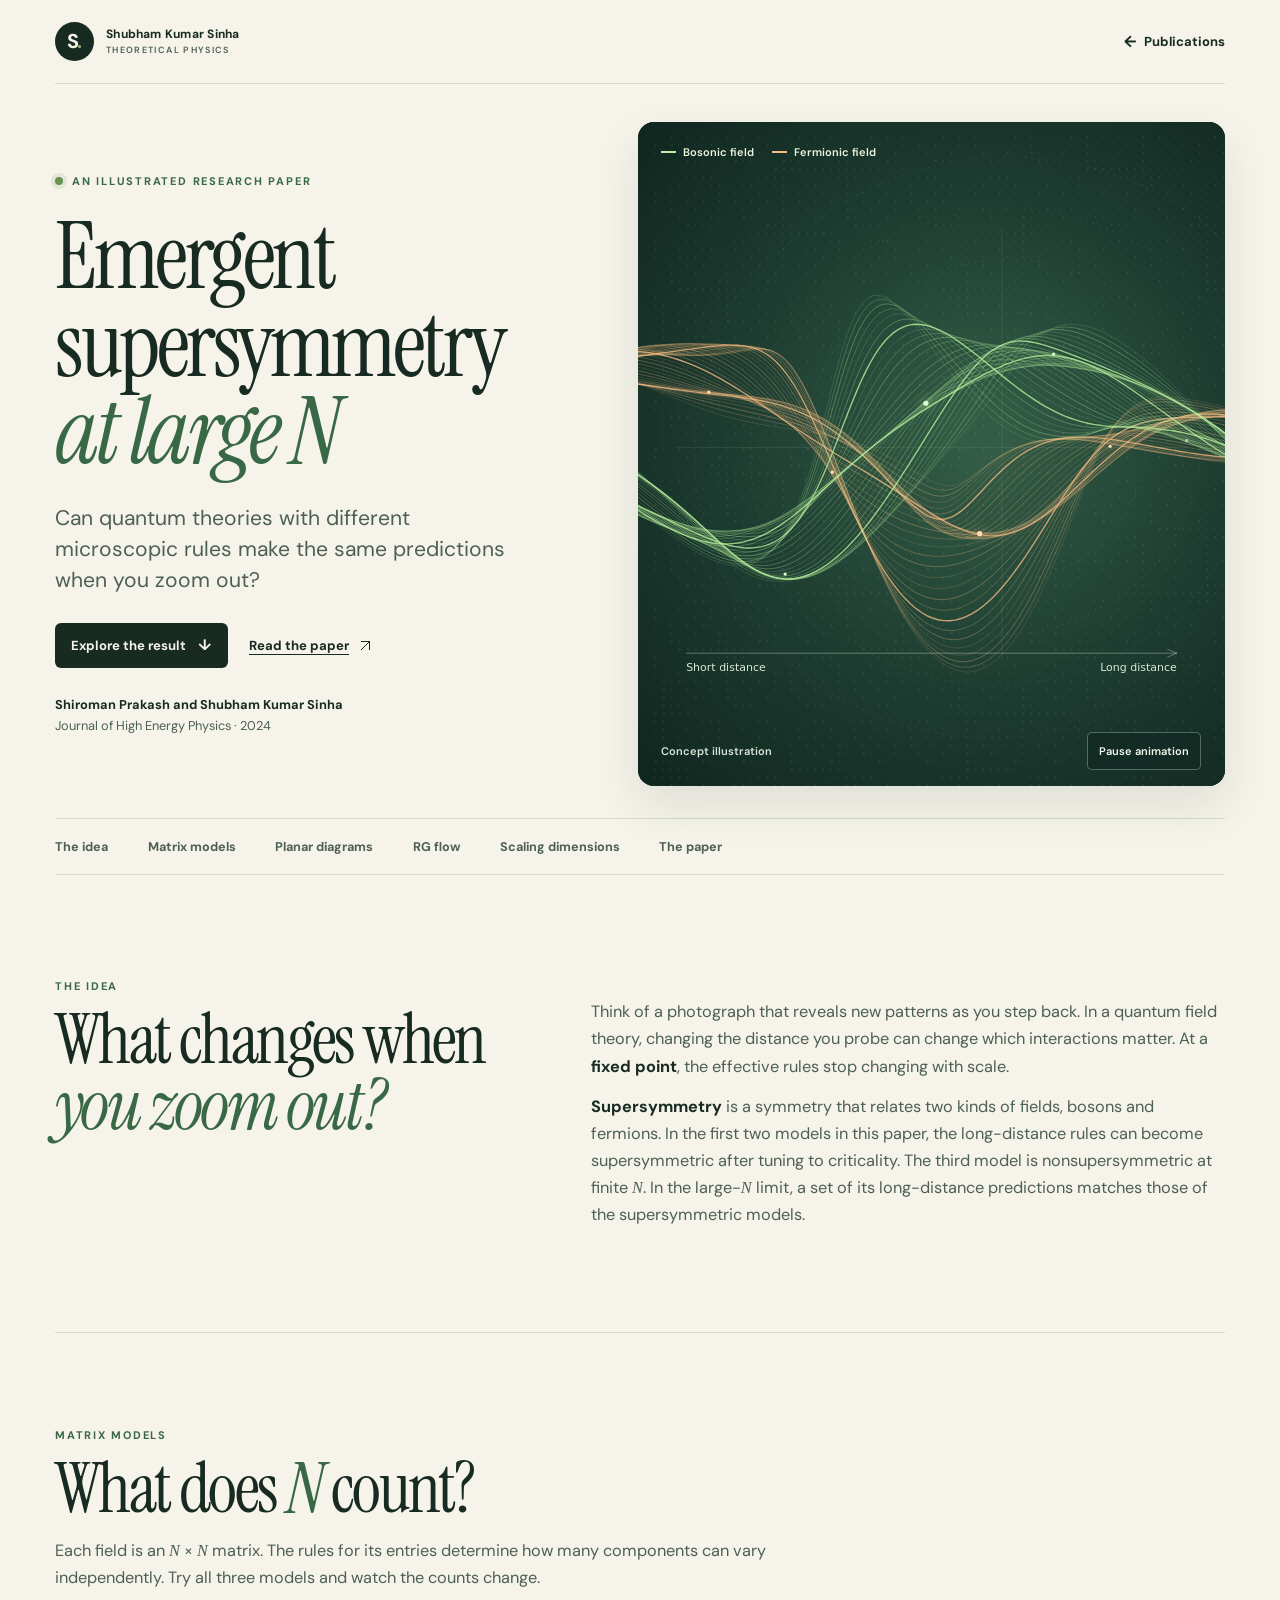
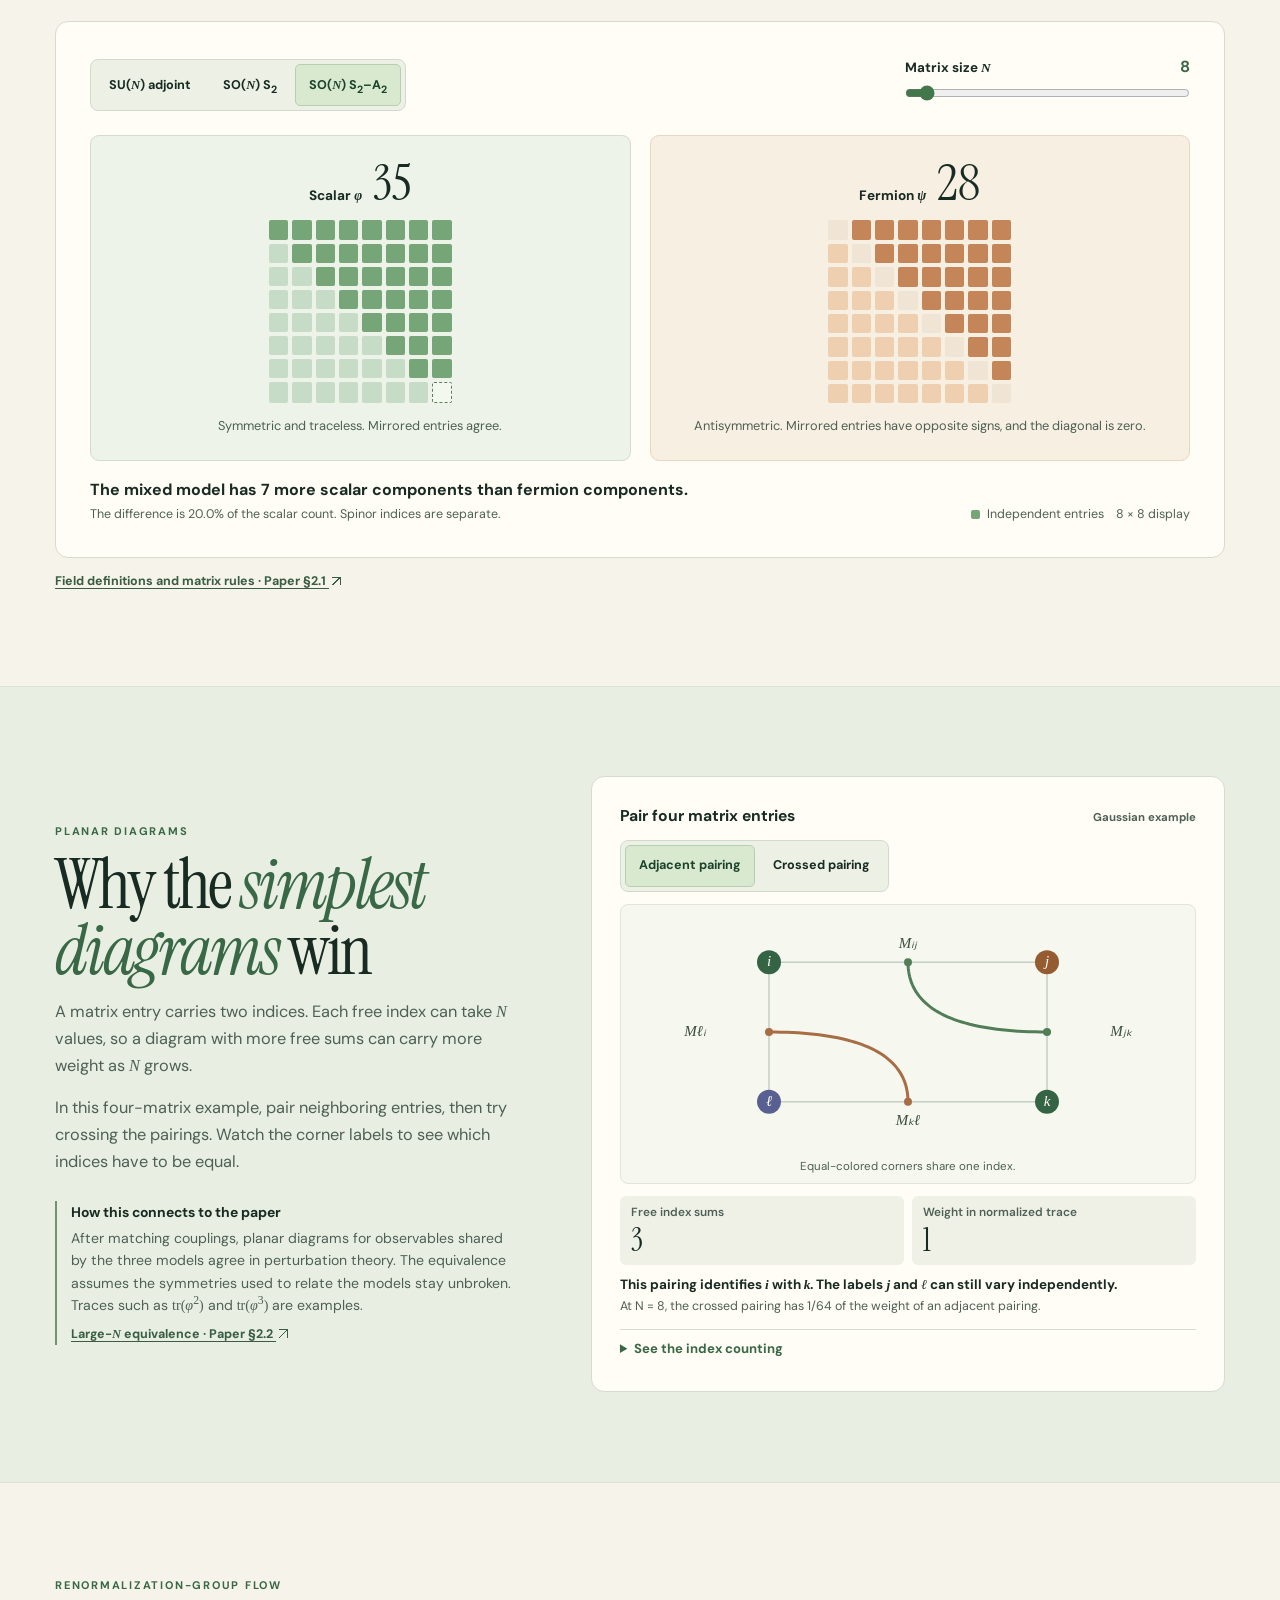
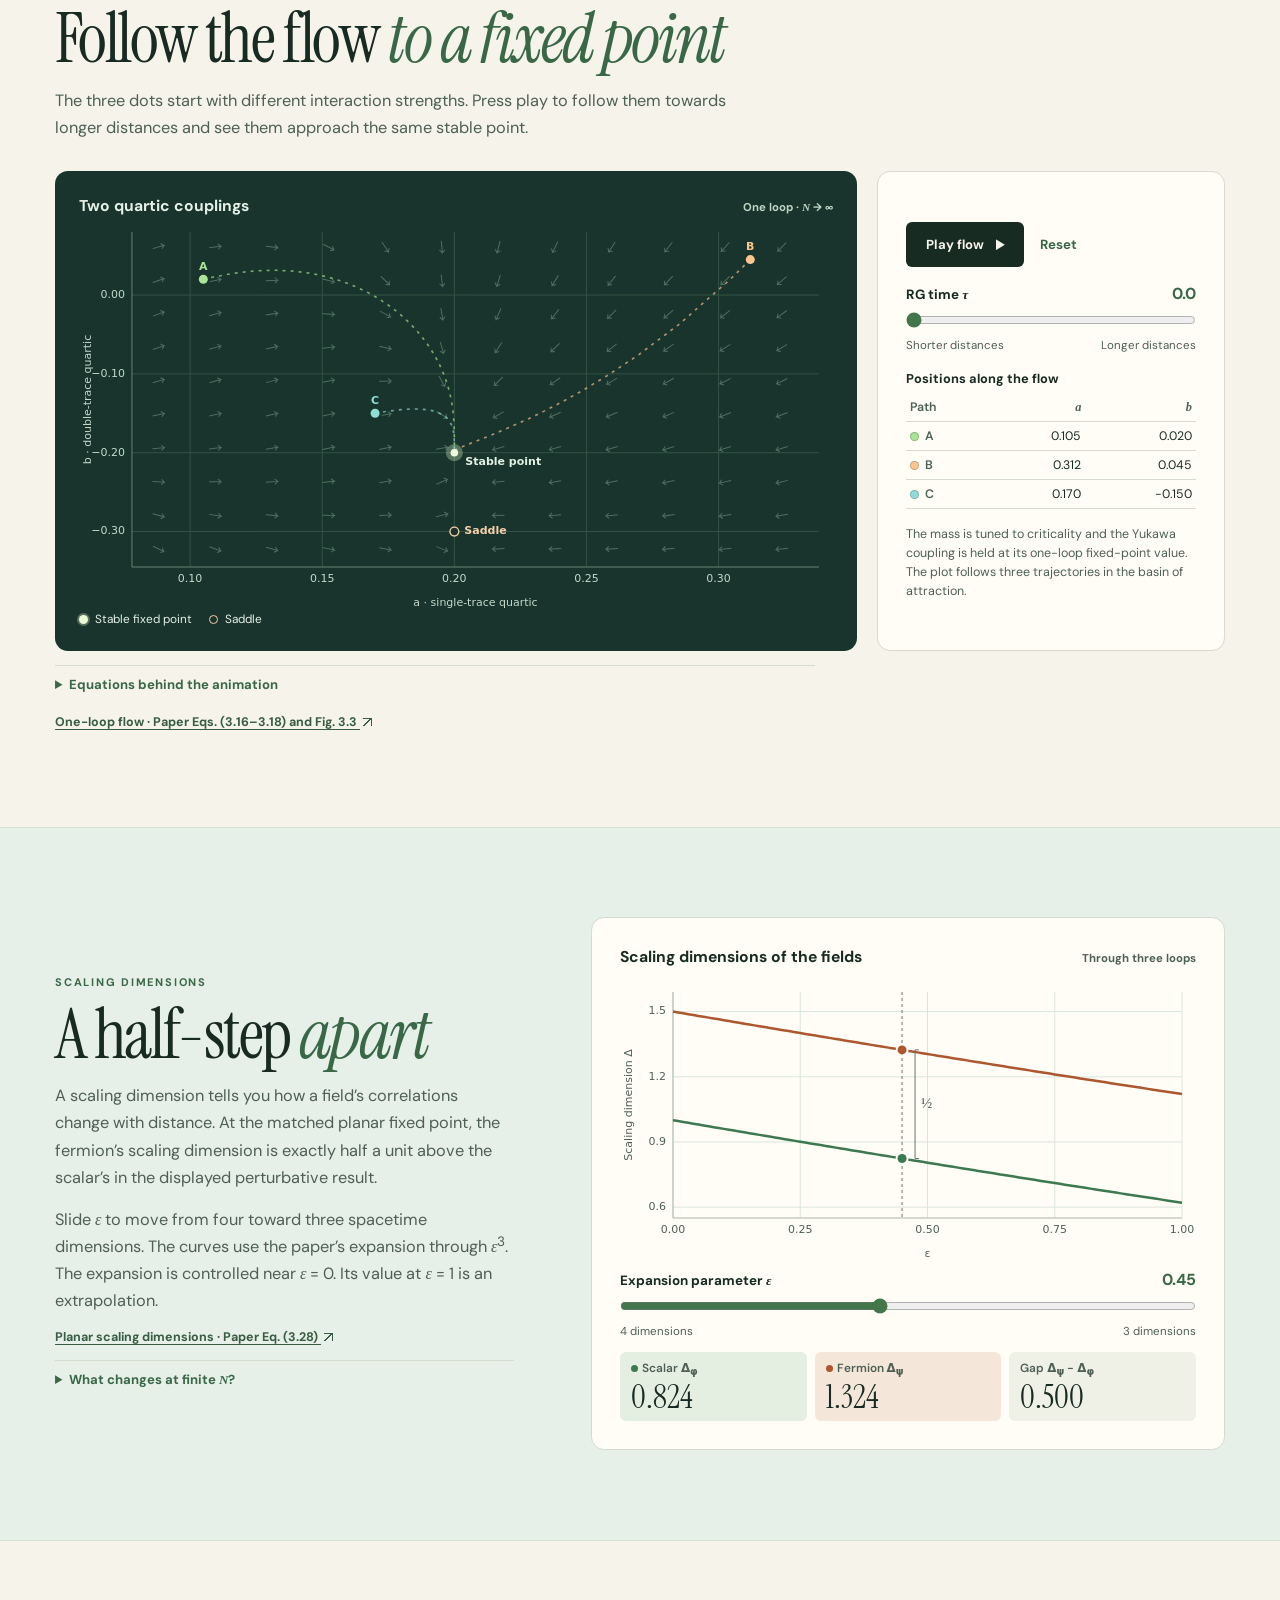
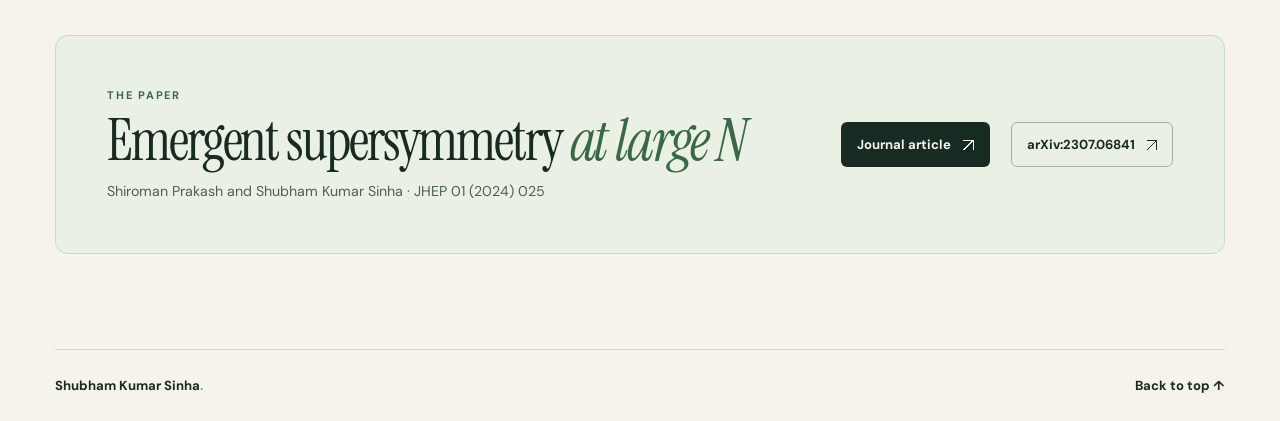
==== publications/emergent-supersymmetry/index.html @ 27de0460 "Add interactive emergent supersymmetry publication page" ====
<!doctype html>
<html lang="en">
<head>
  <meta charset="utf-8">
  <meta name="viewport" content="width=device-width, initial-scale=1">
  <meta name="theme-color" content="#f5f3ea">
  <meta name="description" content="An illustrated guide to Emergent supersymmetry at large N by Shiroman Prakash and Shubham Kumar Sinha. Explore the matrix models, follow their renormalization-group flow, and see which predictions agree.">
  <meta property="og:type" content="article">
  <meta property="og:title" content="Emergent supersymmetry at large N">
  <meta property="og:description" content="An interactive tour of a quantum field theory result. Build the matrices, follow the flow, and see what changes when N grows.">
  <meta property="og:url" content="https://shubham-kumar-sinha.github.io/publications/emergent-supersymmetry/">
  <link rel="canonical" href="https://shubham-kumar-sinha.github.io/publications/emergent-supersymmetry/">
  <link rel="icon" type="image/svg+xml" href="../../favicon.svg">
  <link rel="preconnect" href="https://fonts.googleapis.com">
  <link rel="preconnect" href="https://fonts.gstatic.com" crossorigin>
  <link rel="stylesheet" href="https://fonts.googleapis.com/css2?family=DM+Sans:wght@400;500;600;700&family=Instrument+Serif:ital@0;1&display=swap">
  <link rel="stylesheet" href="explainer.css">
  <script src="illustrations.js" defer></script>
  <script src="explorer.js" defer></script>
  <title>Emergent supersymmetry at large N | Shubham Kumar Sinha</title>
</head>
<body>
  <a class="skip-link" href="#main">Skip to content</a>

  <header class="site-header wrap" id="top">
    <a class="brand" href="../../">
      <span class="brand-mark" aria-hidden="true">S<span>.</span></span>
      <span>Shubham Kumar Sinha <small>Theoretical physics</small></span>
    </a>
    <a class="back-link" href="../../#publications"><span aria-hidden="true">←</span> Publications</a>
  </header>

  <main id="main">
    <section class="hero wrap" aria-labelledby="page-title">
      <div class="hero-copy">
        <p class="eyebrow"><span class="eyebrow-dot" aria-hidden="true"></span> An illustrated research paper</p>
        <h1 id="page-title">Emergent<br class="hero-break"> supersymmetry<br class="hero-break"> <em>at large <var>N</var></em></h1>
        <p class="hero-question">Can quantum theories with different microscopic rules make the same predictions when you zoom out?</p>
        <div class="hero-actions">
          <a class="button button-primary" href="#idea">Explore the result <span aria-hidden="true">↓</span></a>
          <a class="text-link" href="https://doi.org/10.1007/JHEP01(2024)025">Read the paper <span class="external-icon" aria-hidden="true"></span></a>
        </div>
        <div class="byline">
          <span>Shiroman Prakash and Shubham Kumar Sinha</span>
          <span>Journal of High Energy Physics · 2024</span>
        </div>
      </div>
      <figure class="cover">
        <canvas id="cover-art" aria-hidden="true"></canvas>
        <figcaption class="cover-caption">
          <span><i class="cover-swatch cover-swatch-mint" aria-hidden="true"></i> Bosonic field</span>
          <span><i class="cover-swatch cover-swatch-gold" aria-hidden="true"></i> Fermionic field</span>
        </figcaption>
        <div class="cover-footer">
          <span>Concept illustration</span>
          <button type="button" id="cover-toggle" class="motion-button requires-js">Pause animation</button>
        </div>
      </figure>
    </section>

    <noscript><p class="wrap small">Enable JavaScript to use the animations and interactive plots.</p></noscript>

    <nav class="chapter-nav wrap" aria-label="On this page">
      <a href="#idea">The idea</a>
      <a href="#models">Matrix models</a>
      <a href="#planar">Planar diagrams</a>
      <a href="#flow">RG flow</a>
      <a href="#dimensions">Scaling dimensions</a>
      <a href="#paper">The paper</a>
    </nav>

    <section class="wrap idea" id="idea" aria-labelledby="idea-title">
      <div>
        <p class="eyebrow">The idea</p>
        <h2 id="idea-title">What changes when <em>you zoom out?</em></h2>
      </div>
      <div class="idea-copy">
        <p>Think of a photograph that reveals new patterns as you step back. In a quantum field theory, changing the distance you probe can change which interactions matter. At a <strong>fixed point</strong>, the effective rules stop changing with scale.</p>
        <p><strong>Supersymmetry</strong> is a symmetry that relates two kinds of fields, bosons and fermions. In the first two models in this paper, the long-distance rules can become supersymmetric after tuning to criticality. The third model is nonsupersymmetric at finite <var>N</var>. In the large-<var>N</var> limit, a set of its long-distance predictions matches those of the supersymmetric models.</p>
      </div>
    </section>

    <section class="wrap section" id="models" aria-labelledby="models-title">
      <header class="section-intro">
        <p class="eyebrow">Matrix models</p>
        <h2 id="models-title">What does <em><var>N</var></em> count?</h2>
        <p>Each field is an <var>N</var> × <var>N</var> matrix. The rules for its entries determine how many components can vary independently. Try all three models and watch the counts change.</p>
      </header>

      <div class="matrix-lab panel">
        <div class="matrix-controls">
          <div class="segmented requires-js" role="group" aria-label="Choose a matrix model">
            <button type="button" data-model="unitary" aria-pressed="false">SU(<var>N</var>) adjoint</button>
            <button type="button" data-model="symmetric" aria-pressed="false">SO(<var>N</var>) S<sub>2</sub></button>
            <button type="button" data-model="mixed" aria-pressed="true">SO(<var>N</var>) S<sub>2</sub>–A<sub>2</sub></button>
          </div>
          <div class="slider-box matrix-slider requires-js">
            <div class="slider-label"><label for="matrix-size">Matrix size <var>N</var></label><output id="size-value" for="matrix-size">8</output></div>
            <input type="range" id="matrix-size" min="3" max="100" value="8">
          </div>
        </div>

        <div class="matrix-pair">
          <article class="matrix-card scalar-card">
            <div class="matrix-heading"><h3>Scalar <var>φ</var></h3><span id="scalar-count" class="matrix-number">35</span></div>
            <div class="matrix-grid" id="scalar-matrix" aria-hidden="true"></div>
            <p id="scalar-rule">Symmetric and traceless. Mirrored entries agree.</p>
          </article>
          <article class="matrix-card fermion-card">
            <div class="matrix-heading"><h3>Fermion <var>ψ</var></h3><span id="fermion-count" class="matrix-number">28</span></div>
            <div class="matrix-grid" id="fermion-matrix" aria-hidden="true"></div>
            <p id="fermion-rule">Antisymmetric. Mirrored entries have opposite signs, and the diagonal is zero.</p>
          </article>
        </div>

        <div class="matrix-footer">
          <div>
            <p id="matrix-summary" role="status">The mixed model has 7 more scalar components than fermion components.</p>
            <p id="matrix-detail" class="small">The counts refer to internal field components. Spinor indices are separate.</p>
          </div>
          <p class="matrix-key small requires-js"><i aria-hidden="true"></i> Independent entries <span id="matrix-window">8 × 8 display</span></p>
        </div>
      </div>
      <a class="source-link" href="https://arxiv.org/pdf/2307.06841#page=7">Field definitions and matrix rules · Paper §2.1 <span class="external-icon" aria-hidden="true"></span></a>
    </section>

    <section class="planar-band" id="planar" aria-labelledby="planar-title">
      <div class="wrap planar-inner">
        <div class="planar-copy">
          <p class="eyebrow">Planar diagrams</p>
          <h2 id="planar-title">Why the <em>simplest diagrams</em> win</h2>
          <p>A matrix entry carries two indices. Each free index can take <var>N</var> values, so a diagram with more free sums can carry more weight as <var>N</var> grows.</p>
          <p>In this four-matrix example, pair neighboring entries, then try crossing the pairings. Watch the corner labels to see which indices have to be equal.</p>
          <div class="paper-note">
            <h3>How this connects to the paper</h3>
            <p>After matching couplings, planar diagrams for observables shared by the three models agree in perturbation theory. The equivalence assumes the symmetries used to relate the models stay unbroken. Traces such as <span class="equation">tr(<var>φ</var><sup>2</sup>)</span> and <span class="equation">tr(<var>φ</var><sup>3</sup>)</span> are examples.</p>
            <a class="source-link" href="https://arxiv.org/pdf/2307.06841#page=9">Large-<var>N</var> equivalence · Paper §2.2 <span class="external-icon" aria-hidden="true"></span></a>
          </div>
        </div>

        <div class="pairing-lab panel">
          <div class="lab-title"><h3>Pair four matrix entries</h3><span>Gaussian example</span></div>
          <div class="pair-buttons segmented requires-js" role="group" aria-label="Choose an index pairing">
            <button type="button" data-pair="adjacent" aria-pressed="true">Adjacent pairing</button>
            <button type="button" data-pair="crossed" aria-pressed="false">Crossed pairing</button>
          </div>
          <figure class="pair-figure">
            <canvas id="pair-plot" role="img" aria-label="Adjacent pairing of four matrix entries. The corner indices i and k are identified, leaving three free indices."></canvas>
            <figcaption>Equal-colored corners share one index.</figcaption>
          </figure>
          <div class="pair-readouts">
            <div><span>Free index sums</span><strong id="pair-sums">3</strong></div>
            <div><span>Weight in normalized trace</span><strong id="pair-weight">1</strong></div>
          </div>
          <p id="pair-summary" role="status">This pairing identifies <var>i</var> with <var>k</var>. The labels <var>j</var> and <var>ℓ</var> can still vary independently.</p>
          <p class="small" id="pair-numbers">At <var>N</var> = 8, the crossed pairing has 1/64 of the weight of an adjacent pairing.</p>
          <details class="math-details">
            <summary>See the index counting</summary>
            <p>In this toy Hermitian Gaussian matrix, a contraction gives
              <span class="equation">⟨<var>M</var><sub>ij</sub><var>M</var><sub>kl</sub>⟩ = δ<sub>il</sub>δ<sub>jk</sub>/<var>N</var></span>.
              The two contractions contribute 1/<var>N</var><sup>2</sup> and the normalized trace contributes another 1/<var>N</var>. Three free sums give <var>N</var><sup>3</sup> and one free sum gives <var>N</var>. The two adjacent pairings and one crossed pairing give a total of 2 + 1/<var>N</var><sup>2</sup>.</p>
          </details>
        </div>
      </div>
    </section>

    <section class="wrap section flow-section" id="flow" aria-labelledby="flow-title">
      <header class="section-intro">
        <p class="eyebrow">Renormalization-group flow</p>
        <h2 id="flow-title">Follow the flow <em>to a fixed point</em></h2>
        <p>The three dots start with different interaction strengths. Press play to follow them towards longer distances and see them approach the same stable point.</p>
      </header>

      <div class="flow-lab">
        <figure class="flow-figure">
          <div class="flow-title"><h3>Two quartic couplings</h3><span>One loop · <var>N</var> → ∞</span></div>
          <canvas id="flow-plot" role="img" aria-label="One-loop renormalization-group flow in the two rescaled quartic couplings, with three trajectories approaching the stable fixed point (0.2, −0.2)."></canvas>
          <figcaption><span><i class="fixed-key" aria-hidden="true"></i> Stable fixed point</span><span><i class="saddle-key" aria-hidden="true"></i> Saddle</span></figcaption>
        </figure>

        <div class="flow-controls panel">
          <div class="flow-playback">
            <button class="button button-primary requires-js" id="flow-play" type="button"><span id="flow-play-label">Play flow</span><span class="flow-icon" aria-hidden="true"></span></button>
            <button class="plain-button requires-js" id="flow-reset" type="button">Reset</button>
          </div>
          <div class="slider-box requires-js">
            <div class="slider-label"><label for="flow-time">RG time <var>τ</var></label><output id="time-value" for="flow-time">0.0</output></div>
            <input type="range" id="flow-time" min="0" max="30" step="0.1" value="0">
            <div class="slider-endpoints"><span>Shorter distances</span><span>Longer distances</span></div>
          </div>
          <table class="flow-table">
            <caption>Positions along the flow</caption>
            <thead><tr><th scope="col">Path</th><th scope="col"><var>a</var></th><th scope="col"><var>b</var></th></tr></thead>
            <tbody>
              <tr><th scope="row"><i class="path-key path-a" aria-hidden="true"></i> A</th><td id="flow-a-0">0.105</td><td id="flow-b-0">0.020</td></tr>
              <tr><th scope="row"><i class="path-key path-b" aria-hidden="true"></i> B</th><td id="flow-a-1">0.312</td><td id="flow-b-1">0.045</td></tr>
              <tr><th scope="row"><i class="path-key path-c" aria-hidden="true"></i> C</th><td id="flow-a-2">0.170</td><td id="flow-b-2">−0.150</td></tr>
            </tbody>
          </table>
          <p class="small">The mass is tuned to criticality and the Yukawa coupling is held at its one-loop fixed-point value. The plot follows three trajectories in the basin of attraction.</p>
        </div>
      </div>
      <details class="math-details flow-details">
        <summary>Equations behind the animation</summary>
        <p>Set <span class="equation"><var>a</var> = λ<sub>1</sub>/[(4π)<sup>2</sup>ε]</span>,
          <span class="equation"><var>b</var> = λ<sub>2</sub>/[(4π)<sup>2</sup>ε]</span>,
          <span class="equation"><var>u</var> = λ<sub>y</sub><sup>2</sup>/[(4π)<sup>2</sup>ε]</span> and
          <span class="equation"><var>τ</var> = ε log(μ<sub>0</sub>/μ)</span>.
          At <span class="equation"><var>u</var> = 16/5</span>, the one-loop equations become</p>
        <p class="display-equations"><span>d<var>a</var>/d<var>τ</var> = (3/5)<var>a</var> − 4<var>a</var><sup>2</sup> + 1/25</span>
          <span>d<var>b</var>/d<var>τ</var> = (3/5)<var>b</var> − 6<var>a</var><sup>2</sup> − 8<var>ab</var> − 2<var>b</var><sup>2</sup> + 3/25</span></p>
        <p>In this slice, <span class="equation">(1/5, −1/5)</span> is stable and <span class="equation">(1/5, −3/10)</span> is a saddle. The stable point is the supersymmetric point of the SU(<var>N</var>) and SO(<var>N</var>) S<sub>2</sub> models. The matched mixed-model fixed point shares the large-<var>N</var> flow after rescaling.</p>
      </details>
      <a class="source-link" href="https://arxiv.org/pdf/2307.06841#page=23">One-loop flow · Paper Eqs. (3.16–3.18) and Fig. 3.3 <span class="external-icon" aria-hidden="true"></span></a>
    </section>

    <section class="dimensions-band" id="dimensions" aria-labelledby="dimensions-title">
      <div class="wrap dimensions-inner">
        <div class="dimensions-copy">
          <p class="eyebrow">Scaling dimensions</p>
          <h2 id="dimensions-title">A half-step <em>apart</em></h2>
          <p>A scaling dimension tells you how a field’s correlations change with distance. At the matched planar fixed point, the fermion’s scaling dimension is exactly half a unit above the scalar’s in the displayed perturbative result.</p>
          <p>Slide <var>ε</var> to move from four toward three spacetime dimensions. The curves use the paper’s expansion through <var>ε</var><sup>3</sup>. The expansion is controlled near <var>ε</var> = 0. Its value at <var>ε</var> = 1 is an extrapolation.</p>
          <a class="source-link" href="https://arxiv.org/pdf/2307.06841#page=24">Planar scaling dimensions · Paper Eq. (3.28) <span class="external-icon" aria-hidden="true"></span></a>
          <details class="math-details">
            <summary>What changes at finite <var>N</var>?</summary>
            <p>In the mixed model the leading one-loop correction to the gap is <span class="equation">+<var>ε</var>/(5<var>N</var>)</span>. It falls away as <var>N</var> grows. This expansion describes large finite <var>N</var>. <a class="source-link" href="https://arxiv.org/pdf/2307.06841#page=40">Paper Eq. (5.9) <span class="external-icon" aria-hidden="true"></span></a></p>
          </details>
        </div>

        <div class="dimensions-lab panel">
          <div class="lab-title"><h3>Scaling dimensions of the fields</h3><span>Through three loops</span></div>
          <canvas id="dimensions-plot" role="img" aria-label="Scalar and fermion scaling dimensions at large N as functions of epsilon. The fermion curve stays one-half above the scalar curve."></canvas>
          <div class="slider-box requires-js">
            <div class="slider-label"><label for="epsilon">Expansion parameter <var>ε</var></label><output id="epsilon-value" for="epsilon">0.45</output></div>
            <input type="range" id="epsilon" min="0" max="1" step="0.01" value="0.45">
            <div class="slider-endpoints"><span>4 dimensions</span><span>3 dimensions</span></div>
          </div>
          <div class="dimension-readouts">
            <div><span><i class="dimension-key scalar-key" aria-hidden="true"></i> Scalar Δ<sub>φ</sub></span><strong id="dimension-scalar">0.824</strong></div>
            <div><span><i class="dimension-key fermion-key" aria-hidden="true"></i> Fermion Δ<sub>ψ</sub></span><strong id="dimension-fermion">1.324</strong></div>
            <div><span>Gap Δ<sub>ψ</sub> − Δ<sub>φ</sub></span><strong>0.500</strong></div>
          </div>
        </div>
      </div>
    </section>

    <section class="wrap section" id="paper" aria-labelledby="paper-title">
      <div class="paper-cta">
        <div>
          <p class="eyebrow">The paper</p>
          <h2 id="paper-title">Emergent supersymmetry <em>at large <var>N</var></em></h2>
          <p>Shiroman Prakash and Shubham Kumar Sinha · JHEP 01 (2024) 025</p>
        </div>
        <div class="paper-actions">
          <a class="button button-primary" href="https://doi.org/10.1007/JHEP01(2024)025">Journal article <span class="external-icon" aria-hidden="true"></span></a>
          <a class="button button-outline" href="https://arxiv.org/abs/2307.06841">arXiv:2307.06841 <span class="external-icon" aria-hidden="true"></span></a>
        </div>
      </div>
    </section>
  </main>

  <footer class="wrap footer">
    <a href="../../">Shubham Kumar Sinha<span>.</span></a>
    <a href="#top">Back to top <span aria-hidden="true">↑</span></a>
  </footer>
</body>
</html>
---- publications/emergent-supersymmetry/explainer.css ----
:root {
  color-scheme: light;
  --paper: #f5f3ea;
  --panel: #fffdf6;
  --ink: #182b23;
  --muted: #4e6055;
  --green: #396846;
  --line: #d5dbcd;
  --mint: #c4edac;
  --gold: #f2bc89;
  --night: #162e28;
  --gutter: clamp(18px, 4.3vw, 64px);
  --serif: "Instrument Serif", Georgia, serif;
  --sans: "DM Sans", system-ui, sans-serif;
  background: var(--paper);
  color: var(--ink);
  font-family: var(--sans);
  scroll-behavior: smooth;
}

*, *::before, *::after { box-sizing: border-box; }
body { margin: 0; }
button, input { font: inherit; }
a { color: inherit; }
button { cursor: pointer; }
img, canvas { display: block; max-width: 100%; }
figure, h1, h2, h3, p { margin: 0; }
var { font-family: Georgia, serif; }
sub, sup { line-height: 0; }
[hidden] { display: none !important; }
:focus-visible { outline: 2px solid #608749; outline-offset: 4px; }
::selection { color: #172a20; background: #c4edac; }
section[id] { scroll-margin-top: 28px; }
html:not(.has-js) .requires-js,
html:not(.has-js) .matrix-grid,
html:not(.has-js) #pair-plot,
html:not(.has-js) #flow-plot,
html:not(.has-js) #dimensions-plot { display: none; }

.wrap { width: min(calc(100% - 2 * var(--gutter)), 1248px); margin-inline: auto; }
.skip-link {
  position: absolute;
  z-index: 3;
  top: 12px;
  left: 12px;
  transform: translateY(-150%);
  padding: 10px 14px;
  background: var(--panel);
}
.skip-link:focus { transform: none; }
.site-header {
  min-height: 84px;
  display: flex;
  align-items: center;
  justify-content: space-between;
  gap: 16px;
  border-bottom: 1px solid var(--line);
}
.brand, .back-link { text-decoration: none; }
.brand {
  display: inline-flex;
  align-items: center;
  gap: 12px;
  font-size: 12px;
  font-weight: 700;
  letter-spacing: .02em;
  line-height: 1.25;
}
.brand-mark {
  flex: 0 0 auto;
  display: grid;
  place-content: center;
  grid-auto-flow: column;
  width: 39px;
  aspect-ratio: 1;
  border-radius: 50%;
  color: var(--paper);
  background: var(--ink);
  font-size: 20px;
  letter-spacing: -.09em;
  padding-right: 2px;
}
.brand-mark span, .footer a:first-child span { color: #87ad71; }
.brand small {
  display: block;
  margin-top: 3px;
  color: var(--muted);
  font-size: 9px;
  font-weight: 600;
  letter-spacing: .15em;
  text-transform: uppercase;
}
.back-link {
  display: inline-flex;
  align-items: center;
  gap: 8px;
  min-height: 42px;
  font-size: 13px;
  font-weight: 700;
  white-space: nowrap;
}
.back-link:hover, .text-link:hover, .source-link:hover { color: #2a7644; }
.back-link span { font-size: 16px; }

.hero {
  display: grid;
  grid-template-columns: minmax(0, .95fr) minmax(0, 1.05fr);
  gap: clamp(24px, 4vw, 64px);
  align-items: stretch;
  padding-block: 38px 32px;
}
.hero-copy { align-self: center; padding-block: clamp(16px, 4vw, 60px); }
.eyebrow {
  display: flex;
  align-items: center;
  gap: 9px;
  color: var(--green);
  font-size: .69rem;
  font-weight: 700;
  letter-spacing: .16em;
  line-height: 1.5;
  text-transform: uppercase;
}
.eyebrow-dot {
  width: 8px;
  height: 8px;
  background: #699252;
  border-radius: 50%;
  box-shadow: 0 0 0 4px #69925223;
}
h1, h2 {
  font-family: var(--serif);
  font-weight: 400;
  letter-spacing: -.037em;
  line-height: .94;
}
h1 { margin-top: 23px; font-size: clamp(3.95rem, 7.3vw, 7.05rem); }
h1 em, h2 em { color: var(--green); font-weight: 400; }
h1 var, h2 var { font: inherit; }
.hero-question { max-width: 30ch; margin-top: 27px; color: var(--muted); font-size: clamp(1.11rem, 1.7vw, 1.32rem); line-height: 1.46; }
.hero-actions, .paper-actions {
  display: flex;
  flex-wrap: wrap;
  align-items: center;
  gap: 12px 21px;
  margin-top: 27px;
}
.button, .text-link {
  min-height: 45px;
  display: inline-flex;
  align-items: center;
  justify-content: center;
  gap: 12px;
  border-radius: 6px;
  font-weight: 700;
  font-size: .82rem;
  text-decoration: none;
}
.button { padding: 10px 15px; border: 1px solid transparent; }
.button-primary { color: var(--paper); background: var(--ink); }
.button-primary:hover { background: #2b4938; }
.button-outline { border-color: #a4b19e; background: transparent; }
.button-outline:hover { background: #e3ecdc; }
.text-link { text-decoration: underline; text-underline-offset: 4px; }
.button > span[aria-hidden] { font-size: .95rem; }
.external-icon {
  display: inline-block;
  width: .68em;
  height: .68em;
  flex: 0 0 auto;
  border-top: 1px solid currentColor;
  border-right: 1px solid currentColor;
  background: linear-gradient(135deg, transparent 45%, currentColor 46% 54%, transparent 55%);
}
.source-link .external-icon { margin-left: 3px; }
.flow-icon {
  width: 9px;
  height: 11px;
  flex: 0 0 auto;
  background: currentColor;
  clip-path: polygon(0 0, 100% 50%, 0 100%);
}
#flow-play[data-playing="true"] .flow-icon {
  clip-path: none;
  background: linear-gradient(to right, currentColor 0 33%, transparent 33% 67%, currentColor 67%);
}
.byline {
  display: grid;
  gap: 3px;
  margin-top: 28px;
  color: var(--muted);
  font-size: .8rem;
  line-height: 1.4;
}
.byline span:first-child { color: var(--ink); font-weight: 700; }

.cover {
  position: relative;
  isolation: isolate;
  min-height: 508px;
  overflow: hidden;
  border-radius: 16px;
  color: #edf4df;
  background:
    radial-gradient(ellipse at 64% 48%, #3d6650 0%, transparent 55%),
    linear-gradient(142deg, #122720 0%, #1f3d31 66%, #0e241f 100%);
  box-shadow: 0 20px 48px #2238301a;
}
#cover-art { position: absolute; inset: 0; width: 100%; height: 100%; }
.cover-caption, .cover-footer {
  position: absolute;
  inset-inline: clamp(15px, 4%, 27px);
  z-index: 1;
  display: flex;
  flex-wrap: wrap;
  gap: 8px 18px;
  font-size: .69rem;
  font-weight: 600;
}
.cover-caption { top: 23px; }
.cover-caption span { display: inline-flex; align-items: center; gap: 7px; }
.cover-swatch { width: 15px; height: 2px; display: inline-block; }
.cover-swatch-mint { background: var(--mint); }
.cover-swatch-gold { background: var(--gold); }
.cover-footer {
  bottom: 16px;
  justify-content: space-between;
  align-items: center;
  color: #d7e6d8;
}
.motion-button {
  min-height: 38px;
  padding-inline: 11px;
  color: #f4f7ed;
  border: 1px solid #bbd9bb63;
  border-radius: 5px;
  background: #122b24d9;
}
.motion-button:hover { background: #2e5746; }
.motion-button:focus-visible { outline-color: var(--mint); }

.chapter-nav {
  display: flex;
  align-items: center;
  flex-wrap: wrap;
  gap: 2px clamp(16px, 3.1vw, 47px);
  border-block: 1px solid var(--line);
  padding-block: 8px;
}
.chapter-nav a {
  display: inline-flex;
  min-height: 39px;
  align-items: center;
  color: var(--muted);
  font-weight: 700;
  font-size: .79rem;
  text-decoration: none;
}
.chapter-nav a:hover { color: var(--ink); text-decoration: underline; text-underline-offset: 4px; }

.idea, .planar-inner, .dimensions-inner {
  display: grid;
  grid-template-columns: minmax(0, .84fr) minmax(0, 1.16fr);
  align-items: start;
  gap: clamp(30px, 6vw, 100px);
}
.idea { padding-block: clamp(55px, 8.1vw, 112px); border-bottom: 1px solid var(--line); }
h2 { margin-top: 11px; font-size: clamp(3.1rem, 5.5vw, 5.8rem); }
.idea-copy, .planar-copy > p:not(.eyebrow), .dimensions-copy > p:not(.eyebrow), .section-intro > p:not(.eyebrow) {
  color: var(--muted);
  font-size: 1.02rem;
  line-height: 1.66;
}
.idea-copy { padding-top: 20px; }
.idea-copy p + p { margin-top: 13px; }
.idea-copy strong { color: var(--ink); }
.section { padding-block: clamp(58px, 7.4vw, 103px); }
.section-intro { max-width: 730px; margin-bottom: 30px; }
.section-intro > p:not(.eyebrow) { max-width: 65ch; margin-top: 16px; }

.panel {
  background: var(--panel);
  border: 1px solid var(--line);
  border-radius: 13px;
}
.matrix-lab { padding: clamp(14px, 3.1vw, 34px); }
.matrix-controls {
  display: flex;
  justify-content: space-between;
  flex-wrap: wrap;
  align-items: end;
  gap: 16px 24px;
  margin-bottom: 24px;
}
.segmented {
  display: flex;
  flex-wrap: wrap;
  gap: 4px;
  width: fit-content;
  padding: 4px;
  border: 1px solid #d1dbcd;
  border-radius: 8px;
  background: #edf0e5;
}
.segmented button {
  min-height: 42px;
  padding: 7px 13px;
  border: 1px solid transparent;
  border-radius: 5px;
  color: var(--ink);
  background: transparent;
  font-size: .79rem;
  font-weight: 700;
  line-height: 1.3;
}
.segmented button:hover { background: #e1e9da; }
.segmented button[aria-pressed="true"] {
  border-color: #b8ceb2;
  background: #d8e9d0;
  color: #1a432a;
}
.slider-box { min-width: 0; }
.matrix-slider { flex: 0 1 clamp(205px, 24vw, 285px); }
.slider-label { display: flex; justify-content: space-between; align-items: baseline; gap: 10px; }
.slider-label label { font-weight: 700; font-size: .84rem; }
.slider-label output { color: var(--green); font-weight: 700; font-variant-numeric: tabular-nums; }
input[type="range"] { width: 100%; min-height: 26px; margin: 3px 0 0; accent-color: #42774c; cursor: pointer; }
.slider-endpoints {
  display: flex;
  justify-content: space-between;
  gap: 10px;
  color: var(--muted);
  font-size: .72rem;
  line-height: 1.4;
}
.matrix-pair { display: grid; grid-template-columns: repeat(2, minmax(0, 1fr)); gap: clamp(9px, 2vw, 19px); }
.matrix-card {
  display: grid;
  grid-template-rows: auto auto 1fr;
  align-items: start;
  justify-items: center;
  gap: 14px;
  min-width: 0;
  padding: clamp(11px, 2.5vw, 24px);
  border: 1px solid var(--line);
  border-radius: 9px;
  background: #edf3e9;
  --entry: #76a677;
  --mirror: #c7dcc7;
  --zero: #dce6d9;
  --dependent: #f3f8ef;
}
.fermion-card { background: #f7efe2; border-color: #e7d6c0; --entry: #c48558; --mirror: #eed0b1; --zero: #f0e4d4; --dependent: #fbf5ec; }
.matrix-heading { display: flex; align-items: baseline; gap: 4px 11px; flex-wrap: wrap; justify-content: center; width: 100%; }
.matrix-heading h3 { font-size: .85rem; }
.matrix-number { font-family: var(--serif); font-size: clamp(2.1rem, 4vw, 3.2rem); line-height: .9; font-variant-numeric: lining-nums tabular-nums; }
.matrix-grid {
  display: grid;
  grid-template-columns: repeat(var(--n, 8), minmax(0, 1fr));
  gap: clamp(2px, .36vw, 4px);
  width: min(100%, 183px);
  aspect-ratio: 1;
}
.matrix-cell { border-radius: 2px; background: var(--entry); }
.matrix-cell.is-mirror { background: var(--mirror); }
.matrix-cell.is-zero { background: var(--zero); }
.matrix-cell.is-dependent { background: var(--dependent); border: 1px dashed #627c61; }
.matrix-card p { color: var(--muted); font-size: .8rem; line-height: 1.42; text-align: center; }
.matrix-footer { display: flex; justify-content: space-between; flex-wrap: wrap; align-items: end; gap: 10px 16px; margin-top: 17px; }
#matrix-summary { margin-bottom: 4px; font-weight: 700; line-height: 1.45; }
.small { color: var(--muted); font-size: .78rem; line-height: 1.5; }
.matrix-key { display: inline-flex; gap: 7px; align-items: center; flex-wrap: wrap; }
.matrix-key i { display: inline-block; width: 9px; height: 9px; border-radius: 2px; background: #76a677; }
.matrix-key span { margin-left: 5px; }
.source-link {
  display: inline-block;
  margin-top: 14px;
  color: #385d42;
  font-size: .78rem;
  font-weight: 700;
  line-height: 1.5;
  text-decoration: underline;
  text-underline-offset: 3px;
}

.planar-band { background: #e8eee2; border-block: 1px solid #d9e2d3; }
.planar-inner, .dimensions-inner { padding-block: clamp(55px, 7vw, 96px); }
.planar-copy, .dimensions-copy { align-self: center; }
.planar-copy > p:not(.eyebrow), .dimensions-copy > p:not(.eyebrow) { margin-top: 15px; }
.paper-note { margin-top: 25px; padding: 2px 0 2px 14px; border-left: 2px solid #70936e; }
.paper-note h3 { font-size: .87rem; }
.paper-note p { margin-top: 6px; color: var(--muted); font-size: .88rem; line-height: 1.6; }
.paper-note .source-link { margin-top: 8px; }
.pairing-lab, .dimensions-lab { min-width: 0; padding: clamp(14px, 2.8vw, 28px); }
.lab-title { display: flex; justify-content: space-between; align-items: baseline; flex-wrap: wrap; gap: 4px 14px; margin-bottom: 13px; }
.lab-title h3, .flow-title h3 { font-size: .98rem; line-height: 1.35; }
.lab-title > span, .flow-title > span { color: var(--muted); font-size: .71rem; font-weight: 700; }
.pair-figure { margin-top: 12px; overflow: hidden; border: 1px solid #e1e6da; border-radius: 8px; background: #f6f7ef; }
#pair-plot { width: 100%; height: clamp(190px, 24vw, 254px); }
.pair-figure figcaption { padding: 0 8px 9px; color: var(--muted); text-align: center; font-size: .72rem; }
.pair-readouts, .dimension-readouts { display: grid; grid-template-columns: repeat(2, minmax(0, 1fr)); gap: 8px; margin-top: 12px; }
.pair-readouts div, .dimension-readouts div {
  display: grid;
  align-content: space-between;
  gap: 6px;
  padding: 9px 11px;
  border-radius: 6px;
  background: #eff1e7;
}
.pair-readouts div span, .dimension-readouts div span { color: var(--muted); font-size: .74rem; font-weight: 600; line-height: 1.25; }
.pair-readouts strong, .dimension-readouts strong { font-family: var(--serif); font-size: 2rem; font-weight: 400; line-height: .95; font-variant-numeric: lining-nums tabular-nums; }
#pair-summary { margin-top: 10px; font-size: .84rem; font-weight: 700; line-height: 1.45; }
#pair-numbers { margin-top: 3px; }
.math-details { margin-top: 13px; border-top: 1px solid var(--line); }
.math-details summary { width: fit-content; padding-block: 10px 6px; color: var(--green); font-size: .82rem; font-weight: 700; cursor: pointer; }
.math-details summary:hover { text-decoration: underline; text-underline-offset: 4px; }
.math-details p { padding-top: 5px; color: var(--muted); font-size: .83rem; line-height: 1.55; }
.math-details .source-link { margin-top: 0; }
.equation { font-family: Georgia, serif; }

.flow-lab { display: grid; grid-template-columns: minmax(0, 1.5fr) minmax(240px, .65fr); gap: clamp(10px, 2vw, 20px); }
.flow-figure {
  min-width: 0;
  padding: clamp(12px, 2.2vw, 24px);
  border-radius: 13px;
  color: #e5f0e7;
  background: #18342c;
}
.flow-title { display: flex; justify-content: space-between; flex-wrap: wrap; align-items: baseline; gap: 4px 12px; }
.flow-title > span { color: #c0d5c6; }
#flow-plot { width: 100%; height: clamp(268px, 32vw, 389px); margin-top: 5px; }
.flow-figure figcaption { display: flex; align-items: center; flex-wrap: wrap; gap: 7px 17px; padding-top: 1px; font-size: .74rem; }
.flow-figure figcaption span { display: inline-flex; align-items: center; gap: 7px; }
.fixed-key, .saddle-key, .path-key, .dimension-key {
  display: inline-block;
  flex: 0 0 auto;
  width: 9px;
  height: 9px;
  border-radius: 50%;
}
.fixed-key { background: #ebf9d3; box-shadow: 0 0 0 2px #ebf9d34c; }
.saddle-key { border: 1px solid #f6cfaa; background: transparent; }
.flow-controls { min-width: 0; display: flex; flex-direction: column; justify-content: center; gap: 16px; padding: clamp(12px, 2.5vw, 28px); }
.flow-playback { display: flex; align-items: center; flex-wrap: wrap; gap: 8px; }
.flow-playback .button { min-width: 118px; }
.plain-button { min-height: 42px; border: 0; background: transparent; color: var(--green); padding: 4px 8px; font-size: .83rem; font-weight: 700; }
.plain-button:hover { text-decoration: underline; text-underline-offset: 4px; }
.flow-table { width: 100%; border-collapse: collapse; font-size: .77rem; font-variant-numeric: tabular-nums; }
.flow-table caption { margin-bottom: 6px; text-align: left; font-size: .8rem; font-weight: 700; }
.flow-table th, .flow-table td { padding: 6px 4px; text-align: right; border-bottom: 1px solid var(--line); }
.flow-table th:first-child { text-align: left; }
.flow-table th { color: var(--muted); font-weight: 600; }
.path-key { vertical-align: -1px; margin-right: 3px; border: 1px solid #405c5054; }
.path-a { background: #a9e594; }
.path-b { background: #ffc58f; }
.path-c { background: #92dcd8; }
.flow-details { max-width: 760px; margin-top: 14px; }
.display-equations { display: grid; gap: 4px; font-family: Georgia, serif; }

.dimensions-band { background: #e7efe9; border-block: 1px solid #d7e0d7; }
#dimensions-plot { width: 100%; height: clamp(205px, 24vw, 280px); margin-bottom: 8px; }
.dimension-readouts { grid-template-columns: repeat(3, minmax(0, 1fr)); }
.dimension-readouts div:nth-child(1) { background: #e4eee1; }
.dimension-readouts div:nth-child(2) { background: #f4e7d9; }
.dimension-key { width: 7px; height: 7px; margin-right: 1px; }
.scalar-key { background: #3d7950; }
.fermion-key { background: #ad572f; }

.paper-cta {
  display: flex;
  align-items: center;
  justify-content: space-between;
  flex-wrap: wrap;
  gap: 22px;
  border: 1px solid #cad9c7;
  border-radius: 13px;
  background: #eaf0e4;
  padding: clamp(20px, 4vw, 51px);
}
.paper-cta h2 { font-size: clamp(2.7rem, 4.45vw, 4.6rem); }
.paper-cta p:not(.eyebrow) { margin-top: 12px; color: var(--muted); font-size: .89rem; line-height: 1.55; }
.paper-cta .paper-actions { margin-top: 0; }
.footer {
  min-height: 72px;
  border-top: 1px solid var(--line);
  display: flex;
  justify-content: space-between;
  align-items: center;
  gap: 16px;
  font-size: .82rem;
  font-weight: 700;
}
.footer a { text-decoration: none; }
.footer a:hover { text-decoration: underline; text-underline-offset: 4px; }

@media (max-width: 960px) {
  .cover { min-height: 460px; }
  .planar-inner, .dimensions-inner { gap: 26px; grid-template-columns: minmax(0, .82fr) minmax(0, 1.18fr); }
}
@media (max-width: 870px) {
  .hero { grid-template-columns: minmax(0, 1fr); gap: 22px; padding-block: 20px 20px; }
  .hero-copy { padding: 10px 0 0; }
  h1 { font-size: clamp(2.95rem, 14vw, 6rem); }
  .hero-question { margin-top: 19px; }
  .hero-actions { margin-top: 17px; }
  .byline { margin-top: 16px; }
  .cover { min-height: clamp(310px, 60vw, 440px); }
  .cover-caption { top: 14px; }
  .cover-footer { bottom: 10px; }
}
@media (max-width: 760px) {
  .site-header { min-height: 70px; }
  .chapter-nav { gap: 0 17px; padding-block: 5px; }
  .chapter-nav a { min-height: 35px; font-size: .74rem; }
  .idea, .planar-inner, .dimensions-inner, .flow-lab { grid-template-columns: minmax(0, 1fr); }
  .idea { gap: 16px; }
  .idea-copy { padding-top: 0; }
  .section-intro { margin-bottom: 22px; }
  .matrix-controls { align-items: stretch; margin-bottom: 15px; }
  .matrix-slider { flex: 1 1 100%; }
  .flow-controls { gap: 12px; }
}
@media (max-width: 390px) {
  .segmented button { padding-inline: 8px; font-size: .75rem; }
  .matrix-card p { font-size: .73rem; }
  .dimension-readouts { gap: 4px; }
  .dimension-readouts div { padding-inline: 6px; }
  .dimension-readouts div span { font-size: .68rem; }
}
@media (prefers-reduced-motion: reduce) {
  :root { scroll-behavior: auto; }
}
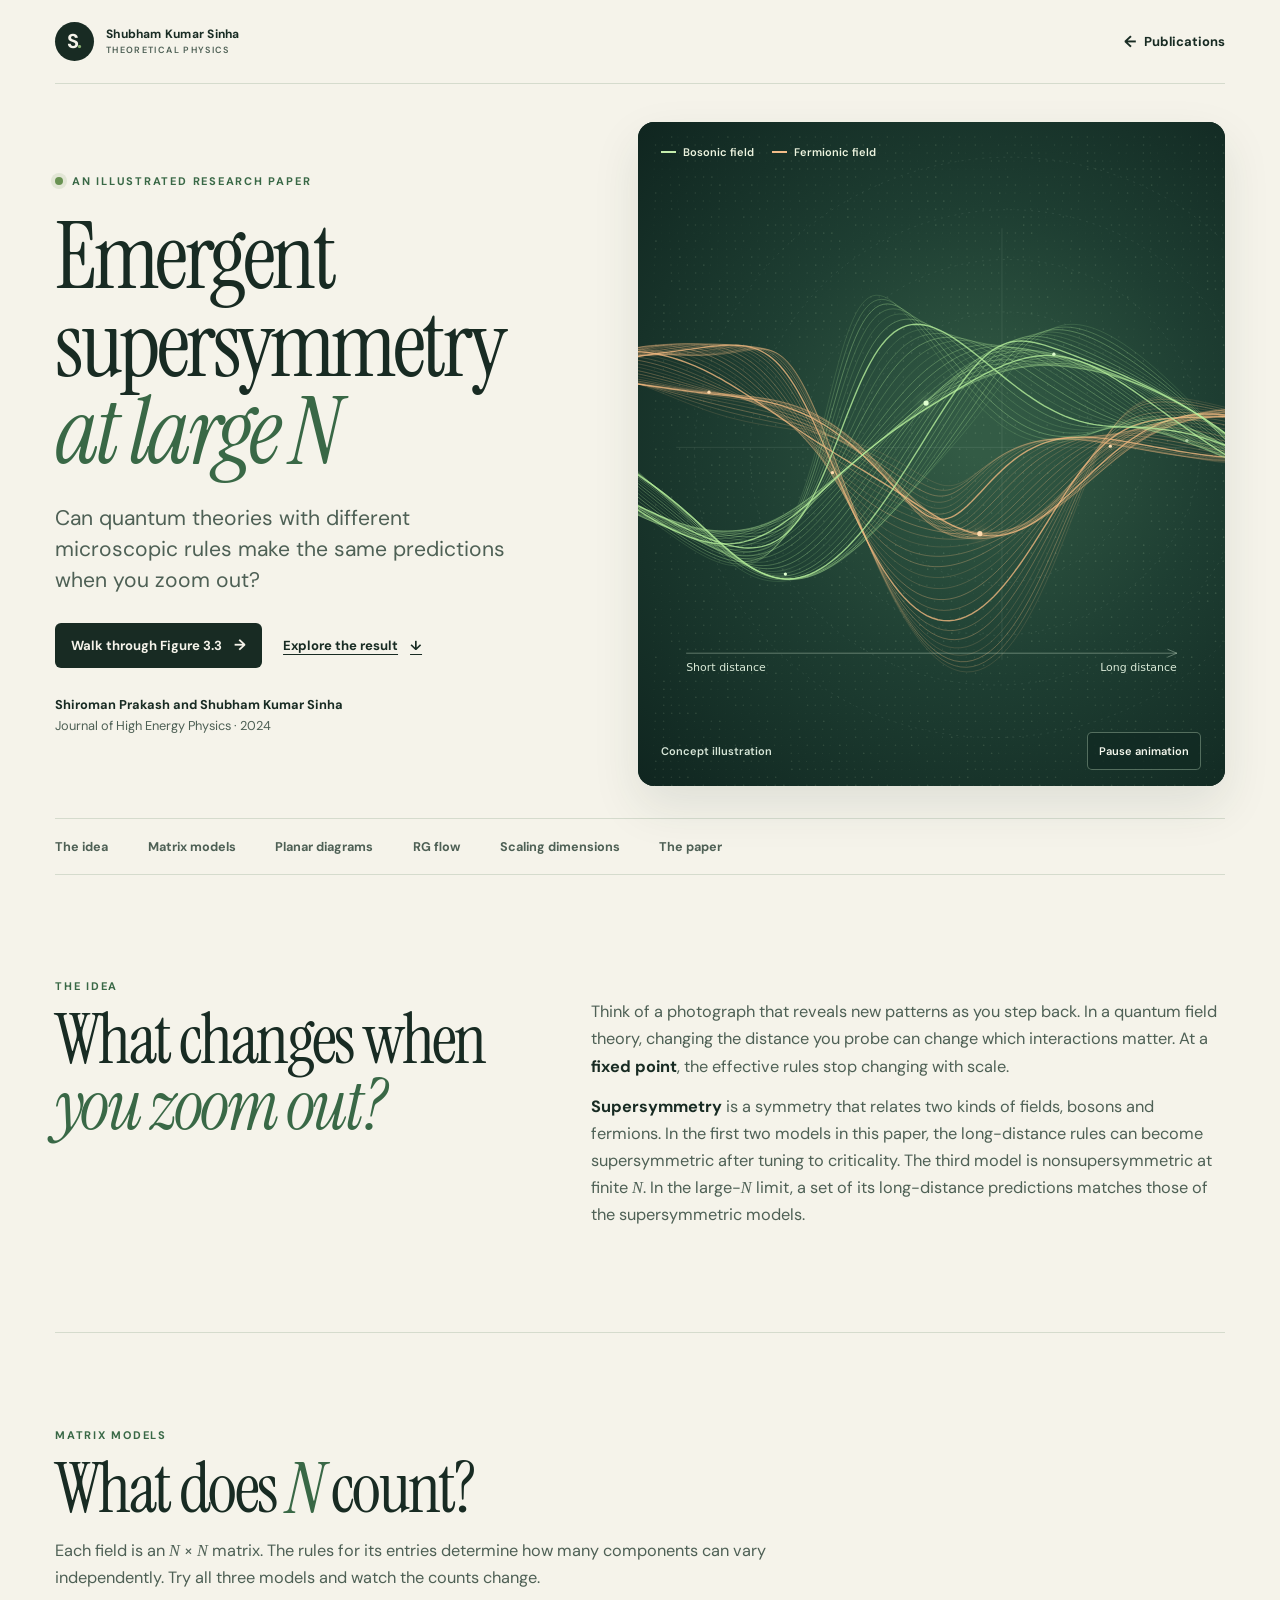
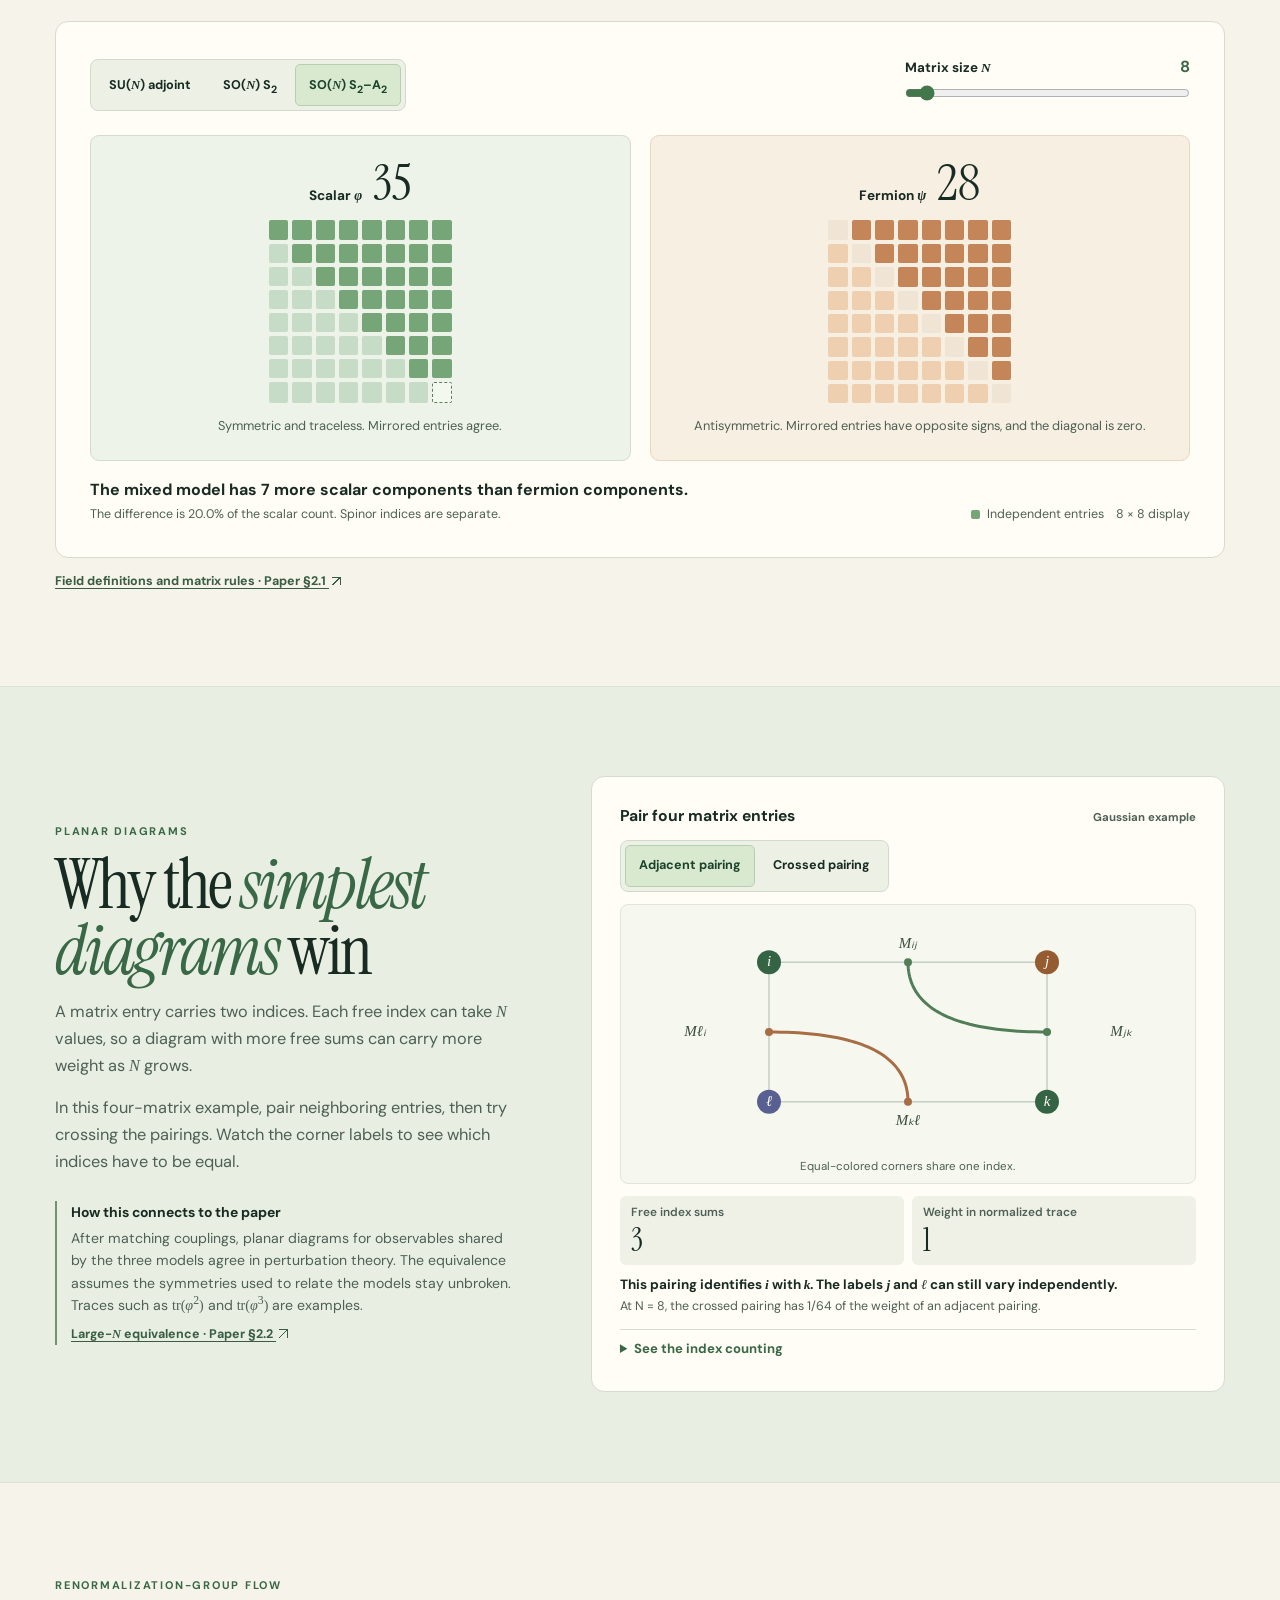
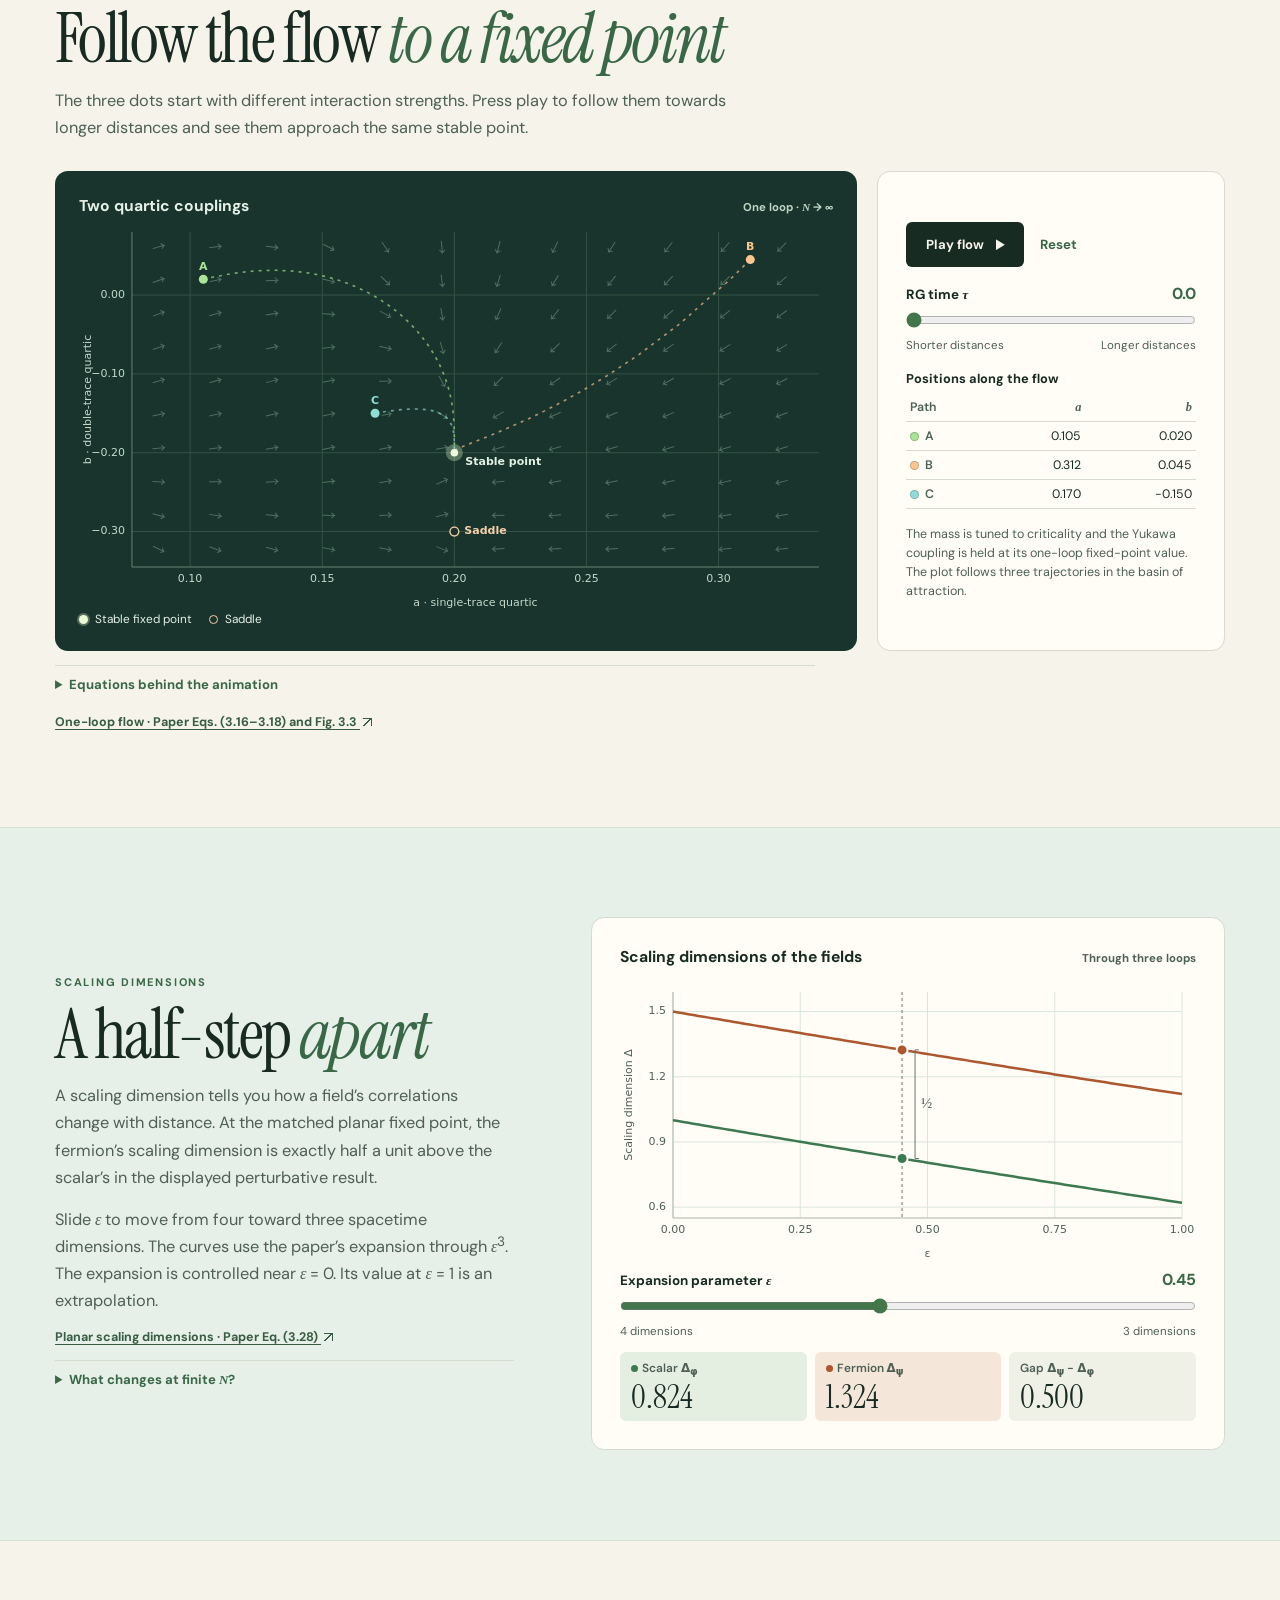
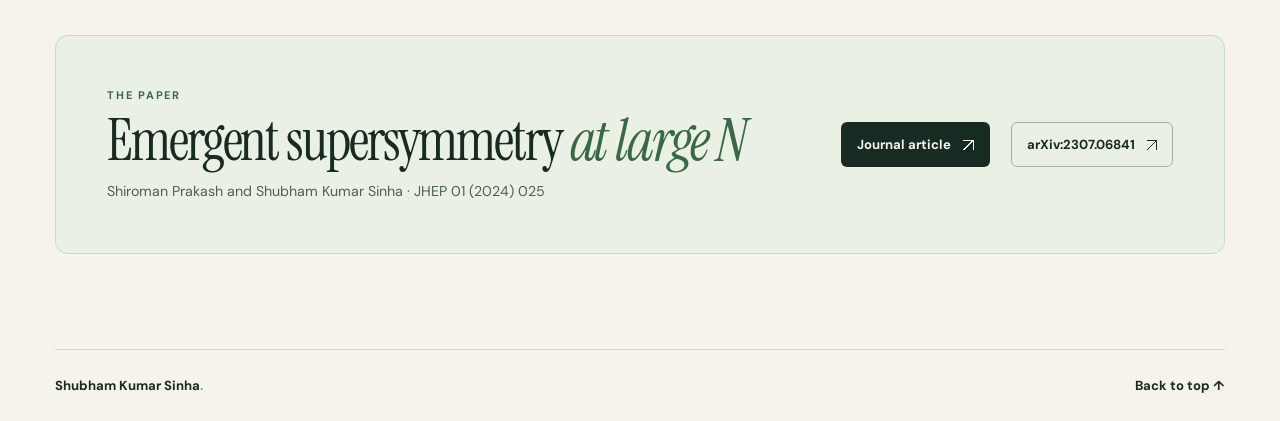
==== commit b634716b: "Publish an illustrated walkthrough of Figure 3.3" ====
--- a/publications/emergent-supersymmetry/index.html
+++ b/publications/emergent-supersymmetry/index.html
@@ -37,8 +37,8 @@
         <h1 id="page-title">Emergent<br class="hero-break"> supersymmetry<br class="hero-break"> <em>at large <var>N</var></em></h1>
         <p class="hero-question">Can quantum theories with different microscopic rules make the same predictions when you zoom out?</p>
         <div class="hero-actions">
-          <a class="button button-primary" href="#idea">Explore the result <span aria-hidden="true">↓</span></a>
-          <a class="text-link" href="https://doi.org/10.1007/JHEP01(2024)025">Read the paper <span class="external-icon" aria-hidden="true"></span></a>
+          <a class="button button-primary" href="./figures/">Walk through Figure 3.3 <span aria-hidden="true">→</span></a>
+          <a class="text-link" href="#idea">Explore the result <span aria-hidden="true">↓</span></a>
         </div>
         <div class="byline">
           <span>Shiroman Prakash and Shubham Kumar Sinha</span>
